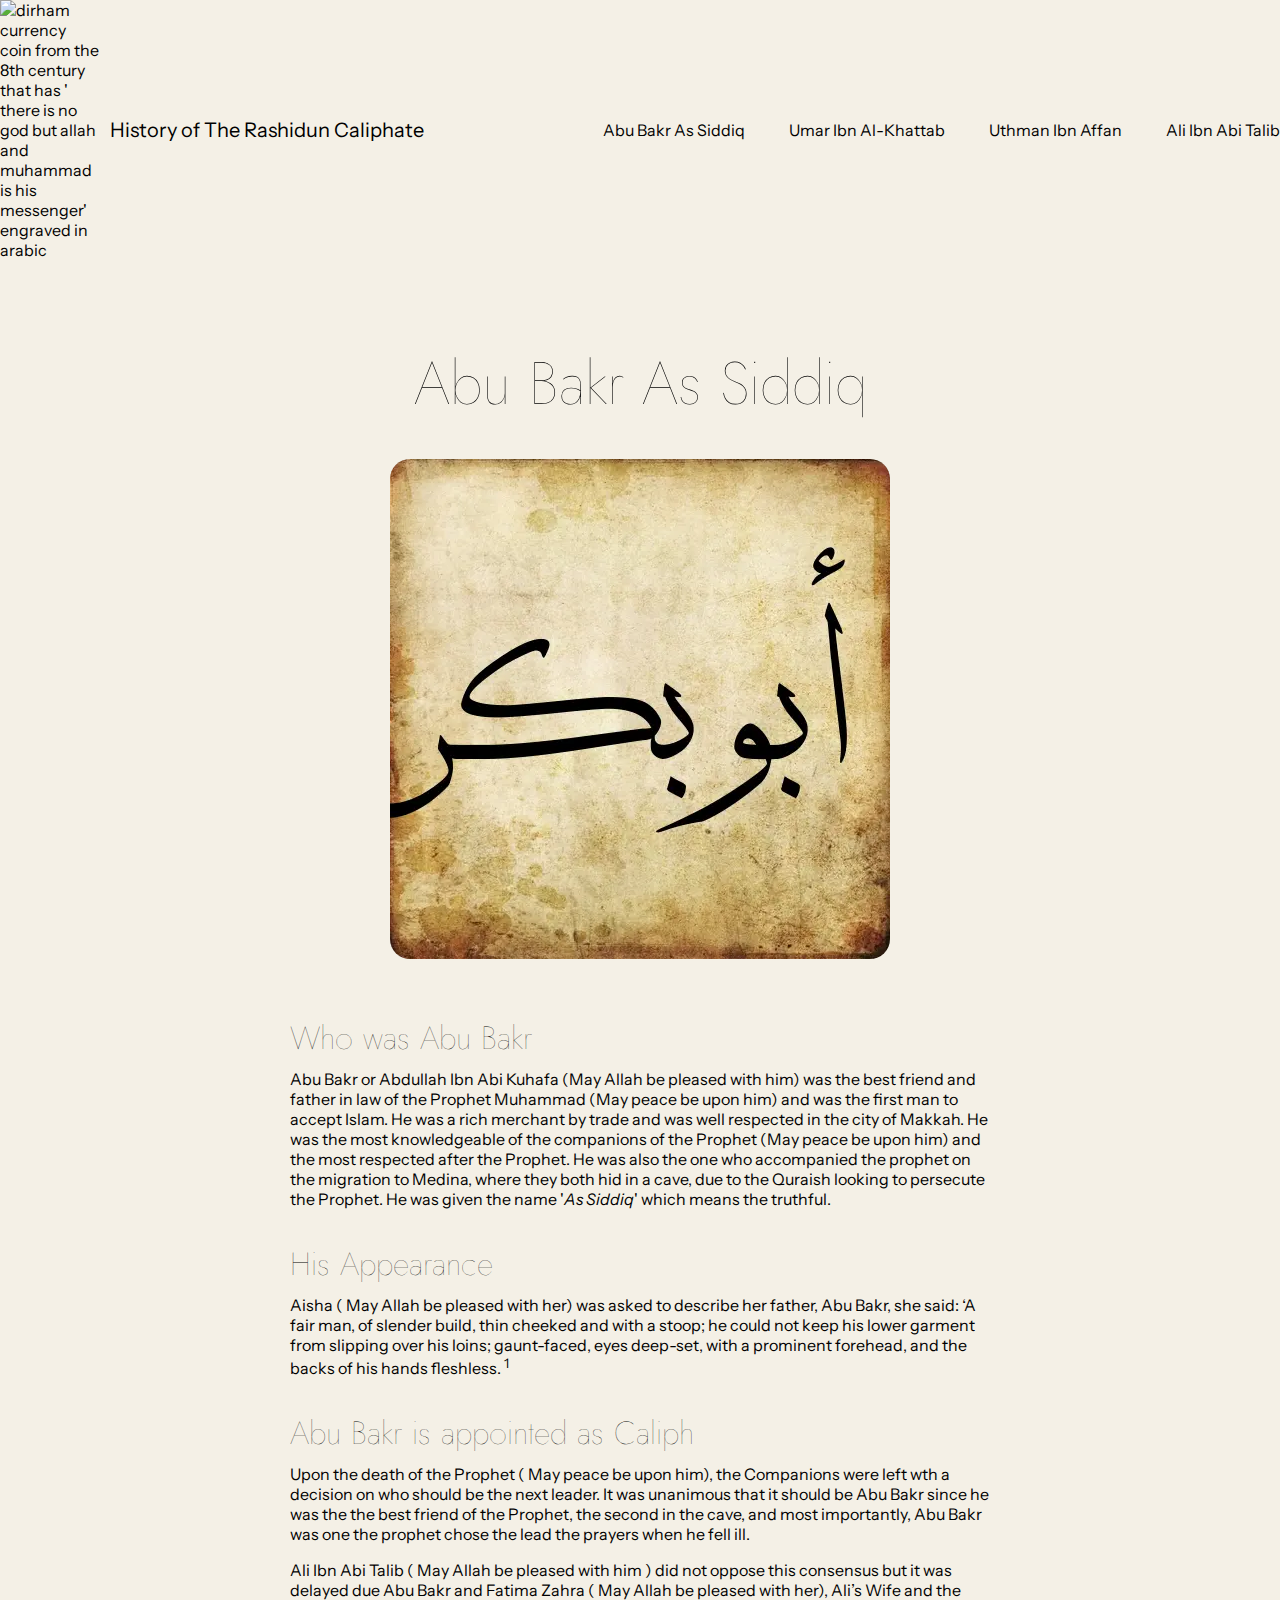
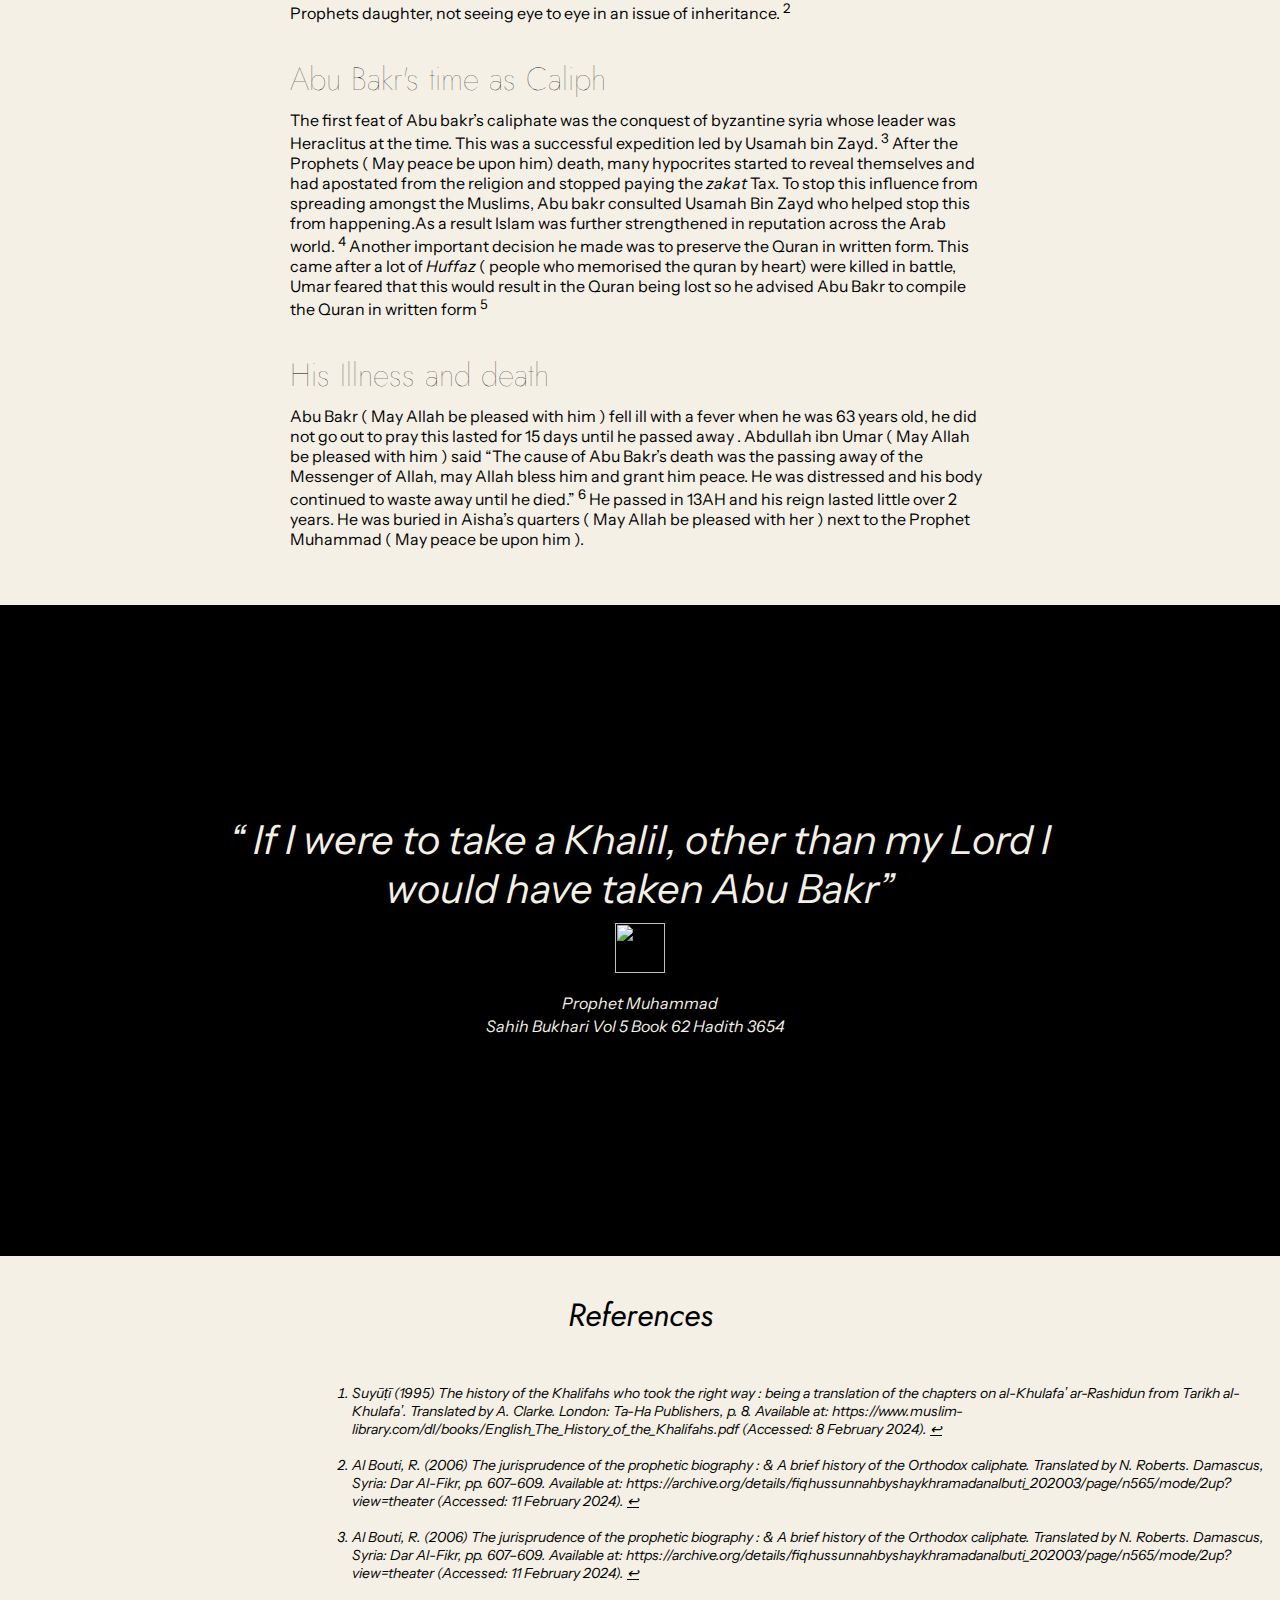
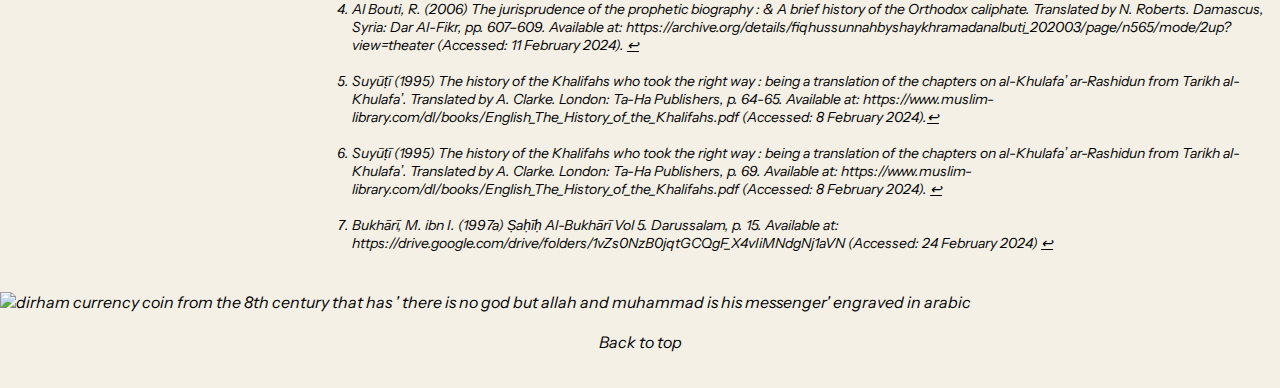
==== abu-bakr.html @ 676ab549 "Initial commit" ====
<!DOCTYPE html>
<html lang="en">
<head> <!--the animation classes were taken from the link below----->
    <link rel="stylesheet" href="https://cdnjs.cloudflare.com/ajax/libs/animate.css/4.1.1/animate.min.css" />
    <link rel="icon" href="../history-of-the-rashidun-caliphate/img/dirham-icon.ico">
    <link rel="stylesheet" href="https://fonts.googleapis.com/css?family=Instrument Sans">
    <link rel="stylesheet" href="https://fonts.googleapis.com/css?family=Jost">
    <link rel="stylesheet" href="style.css">
    <meta charset="UTF-8">
    <meta name="viewport" content="width=device-width, initial-scale=1.0">
    <title>Abu Bakr As Siddiq - History of The Rashidun Caliphate</title>
</head>
<body>
    <div class="navbar">
        <img src="../history-of-the-rashidun-caliphate/img/dirham-logo.png" class="logo" alt="dirham currency coin from the 8th century that has ' there is no god but allah and muhammad is his messenger' engraved in arabic" href="../history-of-the-rashidun-caliphate/index.html">
        <p  class="rest-of-pages-title"> <a href="index.html">History of The Rashidun Caliphate</a></p>
      <nav>
        <ul class="rest-of-pages-navbar">
            <li><a href="abu-bakr.html">Abu Bakr As Siddiq</a></li>
            <li><a href="umar.html">Umar Ibn Al-Khattab</a></li>
            <li><a href="uthman.html">Uthman Ibn Affan</a></li>
            <li><a href="ali.html">Ali Ibn Abi Talib</a></li>
        </ul>
    </nav>  
    </div>
    <div class="editable-text">
        <h1>Abu Bakr As Siddiq</h1>
    </div>
    <img  class="images animate__animated animate__fadeIn" src="img/أبو بكر (1).png" alt="the name 'abu bakr' written in arabic calligraphy"
    height="500"
    width="500">
    <section class="content-column">
        <div class="content-column-content">
            <div class="editable-text">
                
            
                <h2>Who was Abu Bakr</h2>
                <p>Abu Bakr or Abdullah Ibn Abi Kuhafa (May Allah be pleased with him) was the best friend and father in law of the Prophet Muhammad (May peace be upon him)
                     and was the first man to accept Islam. He was a rich merchant by trade and 
                     was well respected in the city of Makkah. He was the most knowledgeable of the companions of the Prophet 
                     (May peace be upon him) and the most respected after the Prophet. 
                     He was also the one who accompanied the prophet on the migration to Medina,
                      where they both hid in a cave, due to the Quraish looking to persecute the Prophet.
                     He was given the name '<i>As Siddiq</i>' which means the truthful.</p>
    
    
                <h2>His Appearance</h2>
                <p>Aisha ( May Allah be pleased with her) was asked to describe her father, Abu Bakr, 
                    she said: ‘A fair man, of slender build, thin cheeked and with a stoop;
                     he could not
                    keep his lower garment from slipping over his loins; gaunt-faced, eyes deep-set,
                     with a prominent forehead, and the backs of his hands fleshless. <sup class="footnote" id="1"> <a href="#bottom"> 1 </sup></a></p>

                     <h2>Abu Bakr is appointed as Caliph</h2>
                     <p>Upon the death of the Prophet ( May peace be upon him), 
                        the Companions were left wth a decision on who should be the next leader. It was unanimous that 
                        it should be Abu Bakr since he was the the best friend of the Prophet, the second in the cave, 
                        and most importantly, Abu Bakr was one the prophet chose the lead the prayers when he fell ill.</p>

                        <p>Ali Ibn Abi Talib ( May Allah be pleased with him ) did not oppose this consensus 
                        but it was delayed due Abu Bakr and Fatima Zahra ( May Allah be pleased with her), 
                        Ali’s Wife and the Prophets daughter, not seeing eye to eye in an issue of inheritance.  <sup class="footnote" id="2"> <a href="#bottom">2</a></sup</p>

                        <h2> Abu Bakr's time as Caliph</h2>
                        <p>The first feat of Abu bakr’s caliphate was the conquest of byzantine syria whose leader was Heraclitus at the time.
                            This was a successful expedition led by Usamah bin Zayd.  <sup class="footnote" id="3"> <a href="#bottom">3</a></sup>
                            After the Prophets ( May peace be upon him) death, many hypocrites started to reveal themselves
                             and had apostated from the religion and stopped paying the <i>zakat</i> Tax. To stop this influence from 
                             spreading amongst the Muslims, Abu bakr consulted Usamah Bin Zayd who helped stop this from happening.As a result Islam was further strengthened
                              in reputation across the Arab world.  <sup class="footnote" id="4"> <a href="#bottom">4</a></sup>
                             Another important decision he
                             made was to preserve the Quran in written form. This came after a lot of <i>Huffaz</i> ( people who memorised the quran by heart) were killed in battle, Umar feared
                             that this would result in the Quran being lost so he advised Abu Bakr to compile the Quran in written form  <sup class="footnote" id="5"> <a href="#bottom">5</a></sup></p>

                             <h2>His Illness and death</h2>
                             <p>Abu Bakr ( May Allah be pleased with him ) fell ill with a fever when he was 63 years old, he did not go out to pray this lasted for 15 days until he passed away
                                . Abdullah ibn Umar ( May Allah be pleased with him ) said “The cause of Abu Bakr’s death was the passing away of the Messenger of Allah, may Allah bless him and grant him peace. 
                                He was distressed and his body continued to waste away until he died.” <sup class="footnote" id="6"> <a href="#bottom">6</a></sup> He passed in 13AH and his reign lasted little over 2 years.
                                 He was buried in Aisha’s quarters ( May Allah be pleased with her ) next to the Prophet Muhammad ( May peace be upon him ).</p>
     


            </div>
        </div>
    </section>
    <blockquote class="blockquote">
        <p class="quote animate__animated animate__fadeInDown change">
            <em>“ If I were to take a Khalil, other than my Lord I would have taken Abu Bakr”</em>
        </p>
        <img src="../history-of-the-rashidun-caliphate/img/muhammad.png" class="muhammad animate__animated animate__fadeInUp change">
        <p  class="ref animate__animated animate__fadeInUp change"><i>Prophet Muhammad</i> <br>
      <i>Sahih Bukhari Vol 5 Book 62 Hadith 3654   <sup class="footnote" id="7"> <a href="#bottom">7</a></sup</i></P>
    
    
    </blockquote>
<h2 class="bibliography"> <a id="bottom"></a> References</h2>

</body>
<ol><!---code for mini arrow: &#8617 taken from here: https://www.w3schools.com/charsets/ref_utf_arrows.asp--> 

    <br><li>Suyūṭī (1995) The history of the Khalifahs who took the right way : being a translation of the chapters on al-Khulafaʼ ar-Rashidun from Tarikh al-Khulafaʼ. Translated by A. Clarke. London: Ta-Ha Publishers, p. 8. Available at: https://www.muslim-library.com/dl/books/English_The_History_of_the_Khalifahs.pdf (Accessed: 8 February 2024). <a class="arrow" href="#1">&#8617;</a></li>
    <br><li>Al Bouti, R. (2006) The jurisprudence of the prophetic biography : & A brief history of the Orthodox caliphate. Translated by N. Roberts. Damascus, Syria: Dar Al-Fikr, pp. 607–609. Available at: https://archive.org/details/fiqhussunnahbyshaykhramadanalbuti_202003/page/n565/mode/2up?view=theater (Accessed: 11 February 2024). <a class="arrow" href="#2">&#8617;</a></li>
    <br><li>Al Bouti, R. (2006) The jurisprudence of the prophetic biography : & A brief history of the Orthodox caliphate. Translated by N. Roberts. Damascus, Syria: Dar Al-Fikr, pp. 607–609. Available at: https://archive.org/details/fiqhussunnahbyshaykhramadanalbuti_202003/page/n565/mode/2up?view=theater (Accessed: 11 February 2024). <a class="arrow" href="#3">&#8617;</a> </li>
    <br><li>Al Bouti, R. (2006) The jurisprudence of the prophetic biography : & A brief history of the Orthodox caliphate. Translated by N. Roberts. Damascus, Syria: Dar Al-Fikr, pp. 607–609. Available at: https://archive.org/details/fiqhussunnahbyshaykhramadanalbuti_202003/page/n565/mode/2up?view=theater (Accessed: 11 February 2024).  <a class="arrow" href="#4">&#8617;</a></li>
    <br><li>Suyūṭī (1995) The history of the Khalifahs who took the right way : being a translation of the chapters on al-Khulafaʼ ar-Rashidun from Tarikh al-Khulafaʼ. Translated by A. Clarke. London: Ta-Ha Publishers, p. 64-65. Available at: https://www.muslim-library.com/dl/books/English_The_History_of_the_Khalifahs.pdf (Accessed: 8 February 2024).<a class="arrow" href="#5">&#8617;</a>  </li>
    <br><li>Suyūṭī (1995) The history of the Khalifahs who took the right way : being a translation of the chapters on al-Khulafaʼ ar-Rashidun from Tarikh al-Khulafaʼ. Translated by A. Clarke. London: Ta-Ha Publishers, p. 69. Available at: https://www.muslim-library.com/dl/books/English_The_History_of_the_Khalifahs.pdf (Accessed: 8 February 2024). <a class="arrow" href="#6">&#8617;</a></li>
    <br><li>Bukhārī, M. ibn I. (1997a) Ṣaḥīḥ Al-Bukhārī Vol 5. Darussalam, p. 15. Available at: https://drive.google.com/drive/folders/1vZs0NzB0jqtGCQgF_X4vIiMNdgNj1aVN (Accessed: 24 February 2024)  <a class="arrow" href="#7">&#8617;</a></li>
    
    
</ol>
<footer>
    <img class="fort" src="../history-of-the-rashidun-caliphate/img/dirham-logo.png" alt="dirham currency coin from the 8th century that has ' there is no god but allah and muhammad is his messenger' engraved in arabic">
    <p class="back"> <a href="#top"> Back to top</a></p>
</foo
---- style.css ----
html{
    background-color: #F4F0E6;
}

/* The code below is adapted from this youtube tutorial; https://youtu.be/Oa9LTDR9ugU?si=6Du-WSxcSrDjHqhl*/

* {
    margin: 0;
    padding: 0;
}
body{
    color: rgb(244, 240, 230);

      }

.container {
    width: 120;
    height: 100vh;
    background-image: url(img/mosque.jpg);
    background-position: center;
    background-size: cover;
    padding-left: 4%;
    padding-right: 8%;
    box-sizing: border-box;
    color: rgba(67, 0, 0, 0);
    mix-blend-mode:multiply;

}
.navbar {
    display: flex;
    height: 28%;
    align-items: center;
}
.logo {
width: 100px;
cursor: pointer;

}

nav {
flex: 1;
text-align: right;
}
nav ul li {
    list-style: none;
    display: inline-block;
    margin-left: 40px;
    font-family: 'Instrument Sans', sans-serif;
}
nav ul li a {
    text-decoration: none;
    color: #fff;
    font-size: 16px;
    font-family: 'Instrument Sans', sans-serif;
    
}

nav ul li a:hover {
 text-decoration: underline;

}

/* end of code used from tutorial*/


@media screen and (max-width:600px) {
    nav ul li   {
         float: none;
         width: 70%;
         margin-top: 20px;
     }
    }
    @media screen and (max-width:600px) {
        nav ul li a {
             float: none;
             width: 70%;
             margin-top: 20px;
             margin-bottom: 20px;
         }
        }


.title {
    text-decoration: none;
    color: #fff;
    font-size: 20px;
    font-family: 'Instrument Sans', sans-serif;
    margin-left: 10px;

}
.rest-of-pages-navbar a {
    color: black;
    font-size: 16px;
    font-family: 'Instrument Sans', sans-serif;
}
.rest-of-pages-title a {
    color: black;
    font-size: 20px;
    font-family: 'Instrument Sans', sans-serif;
    text-decoration: none;
    margin-left: 10px;
}

/* this .content-column code is common to a lot of these patterns */

.content-column {
    padding: 40px 20px; 
}

.content-column-content {
    max-width: 700px;
    margin: 0 auto;
}

/* you can use the .editable-text class to modify the typography for the standard column of content */

.editable-text img {
  margin: 1rem 0;
}

.editable-text h1 {
  margin:0; 
  padding: 5rem 0 2rem 0; 
  color:rgb(0, 0, 0);
  font-family: 'Jost', sans-serif;
  text-align: center;
font-size: 60px;
font-weight: lighter;
}

.editable-text h3 {
  margin:0; 
  padding: 1rem 0 0.5rem 0; 
  color:rgb(0, 0, 0);
  font-family: 'Jost', sans-serif;
  text-align: center;
  font-size: xx-large;
  font-weight: lighter;
}

.editable-text h2 {
    margin:0; 
    padding: 1rem 0 0.5rem 0; 
    color:rgb(0, 0, 0);
    font-family: 'Jost', sans-serif;
    font-size: xx-large;
    font-weight: lighter;
  }

.editable-text p {
  margin:0; 
  padding: 0 0 1rem 0;
  color: black;
  font-family: 'Instrument Sans', sans-serif;
}
/* end .content-column code */

.logo {

    color: black;
    font-size: 16px;
    font-family: 'Instrument Sans', sans-serif;

}
.images {
   display: block;
   margin:auto;
   border-radius: 20px;
   color: black;
   font-family: 'Instrument Sans' , sans-serif;
   font-size: small;
}

/* following code to create block quote adapted from here: https://youtu.be/_R-TmN5kErE?si=mkovDtuFOgqMbsFQ */

.blockquote {
    max-width: 1400px;
    padding: 200px;
    background-color: black;
    color: #F4F0E6;
    box-sizing: border-box;
}


.quote {
    font-family: 'Instrument Sans', sans-serif;
    font-size: 40px;
    margin: 10px;
    text-align: center;
}
/* end of quote tutorial */

@media screen and (max-width: 480px) {
    .blockquote, .quote, .ref, .muhammad {
      display: flex;
      align-items: center;
   

    }
}
/* media query to make the quote font size smaller on smaller screens*/

@media screen and (max-width: 480px) {
     .quote, .ref, .muhammad {
      font-size: 16px;
      width: 100px;
      display: block;
      margin: auto;
    }

}



  


    
.ref {
    font-family: 'Instrument Sans', sans-serif;
    margin: 20px;
    text-align: center;
}




.muhammad {
display: block;
margin: auto;
    width: 50px;
    height: 50px;
    color: white;
    font-family: 'Instrument Sans' , sans-serif;
    font-size: xx-small;
    

}



iframe{
    margin: 20px;

}

.fort {
display: block;
margin: auto;
align-self: center;
color: black;
    font-size: 16px;
    font-family: 'Instrument Sans', sans-serif;

}
.back{
    margin:20px; 
  padding: 0 0 1rem 0;
  color: black;
  font-family: 'Instrument Sans', sans-serif;
  text-decoration: none;
  text-align: center;
  text-emphasis: none;

}
.back a {
    margin: 20px ; 
  color: black;
  font-family: 'Instrument Sans', sans-serif;
  text-decoration: none;
  text-align: center;
  text-emphasis: none;

}
.back a:hover {
    margin: 20px ; 
  color: black;
  font-family: 'Instrument Sans', sans-serif;
  text-decoration: underline;
  text-align: center;
  text-emphasis: none;

}
#abovemap{
    margin: 20px; 
    padding: 1rem 0 0.5rem 0; 
    color:rgb(0, 0, 0);
    font-family: 'Jost', sans-serif;
    text-align: center;
    font-size: 35px;
    text-emphasis: none;
    font-weight: normal;
}




.text-image-container {
    max-width: 1280px;
    margin: 2rem auto;
}

@media screen and (min-width:700px) {
    .text-image-container {
        display: flex;
        align-items: center;
    }
}

.left .text-image-text {
    order: 1;
}

.text-image-text {
    flex: 1;
}

.text-image-content {
    flex: 1;
    color: rgb(0, 0, 0);
    text-decoration: none;
    font-family: 'Instrument sans', sans-serif;
}

.text-image-content a {
    display: inline-block;
    padding: 10px 30px;
    border-radius: 0.3rem;
    margin-top: 1rem;
    color: rgb(0, 0, 0);
    text-decoration: none;
    font-family: 'Instrument sans', sans-serif;
}
.footnote a {
    color: black;
    text-decoration: none;
}

.footnote a:hover{
    text-decoration: underline;

}

.bibliography{
    margin: 20px; 
    padding: 1rem 0 0.5rem 0; 
    color:rgb(0, 0, 0);
    font-family: 'Jost', sans-serif;
    text-align: center;
    font-size: 32px;
    text-emphasis: none;
    font-weight: normal;

}


ol {
    font-family: 'Instrument Sans', sans-serif;
    margin-bottom: 40px;
    text-align: left;
    display: block;
    margin-left: 22rem;
    margin-top: 10px;
    color: black;
    list-style-type: decimal;
    font-size: 14px;
  }
  h4 {
    margin:0; 
    padding: 1rem 0 0.5rem 0; 
    color:rgb(0, 0, 0);
    font-family: 'Jost', sans-serif;
    font-size: larger;
    font-weight: normal;
    
  }
  figcaption {
    color: black;
    font-family: 'Instrument Sans' , sans-serif;
    font-size: small;
  }
#describe {
    color: black;
    font-family: 'Instrument Sans' , sans-serif;
    font-size: medium;
}

.arrow {
    color: black;
    text-decoration: none;
    text-decoration: underline;
}
.arrow a{
    text-decoration: none;
    color: black;

}
.arrow a:hover{
    text-decoration: underline;
    color: black;

}
/* following css code taken from and adapted from https://www.w3schools.com/css/css3_animations.asp and https://animate.style/ */
.change {
    animation-duration: 2500ms;
    animation-delay: 2500ms;
  }
  .del  {
    animation-duration: 3500ms;
    animation-delay: 3500ms;
  }
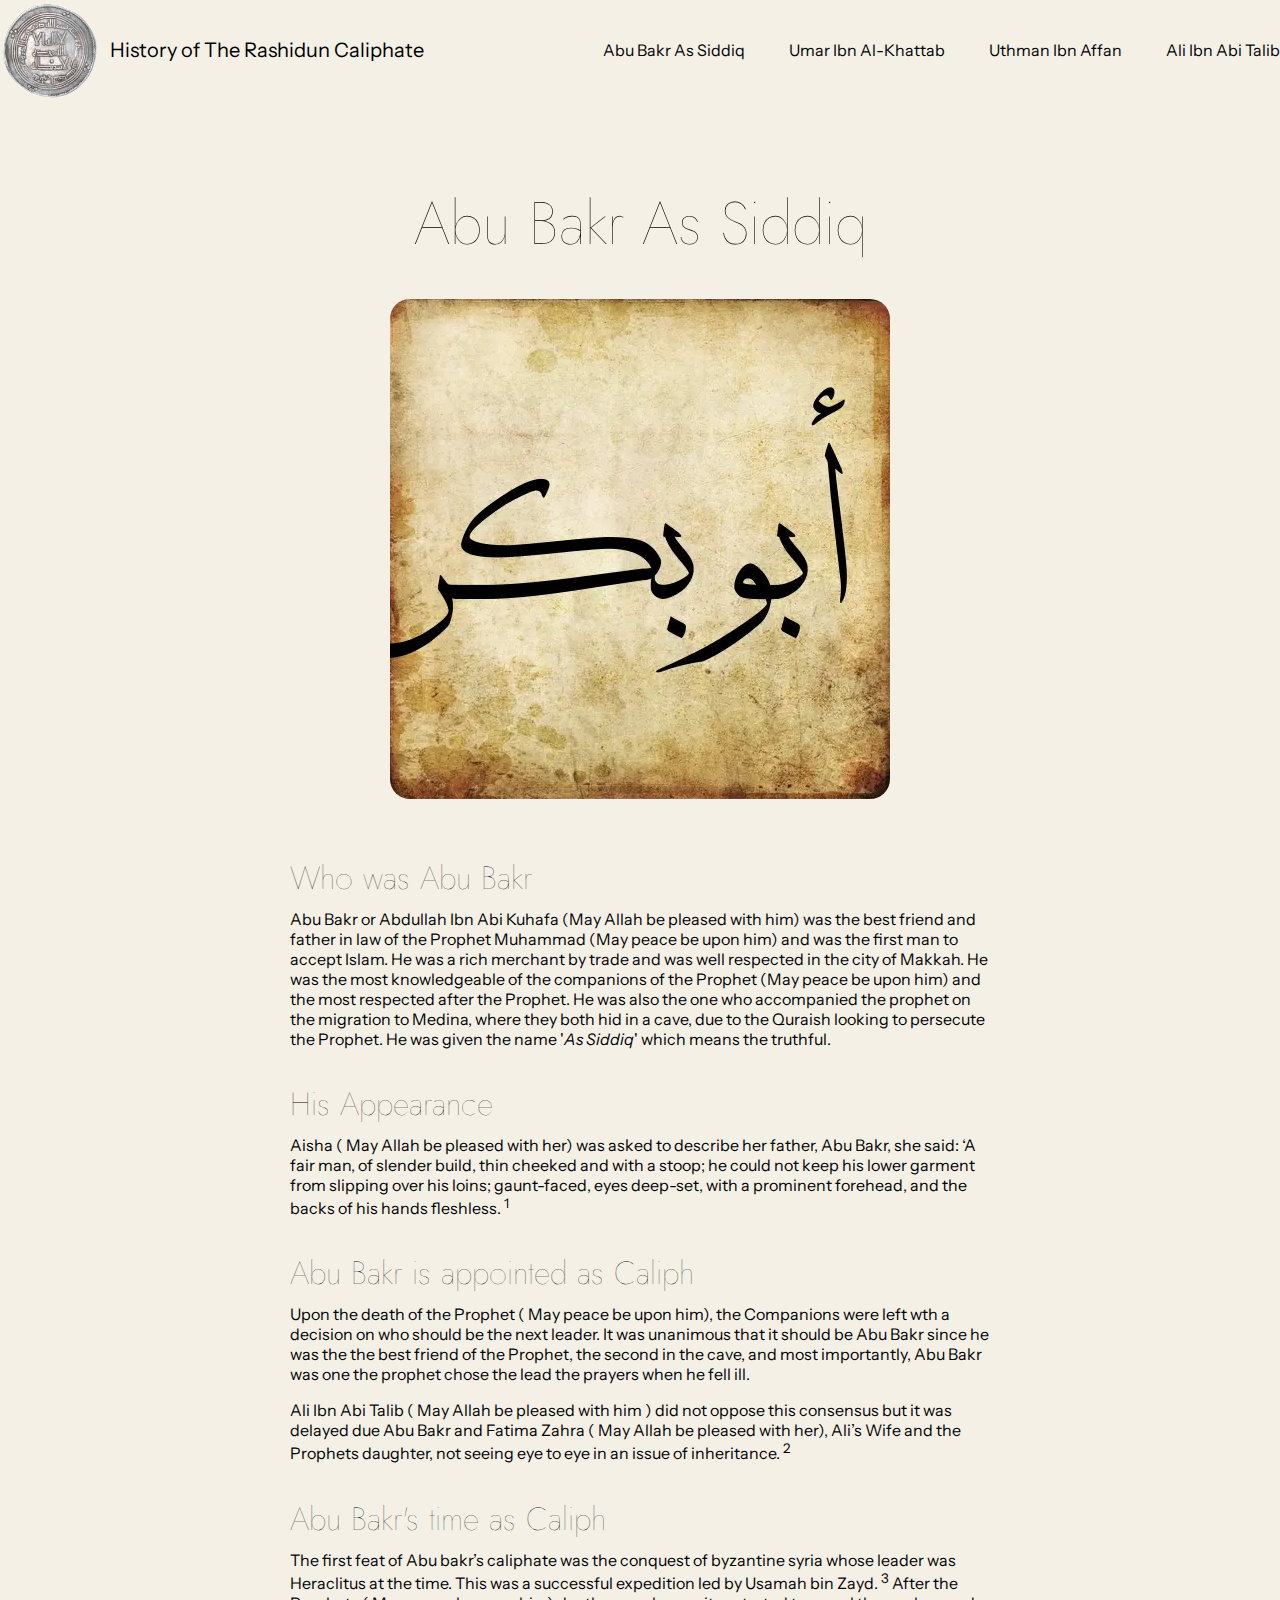
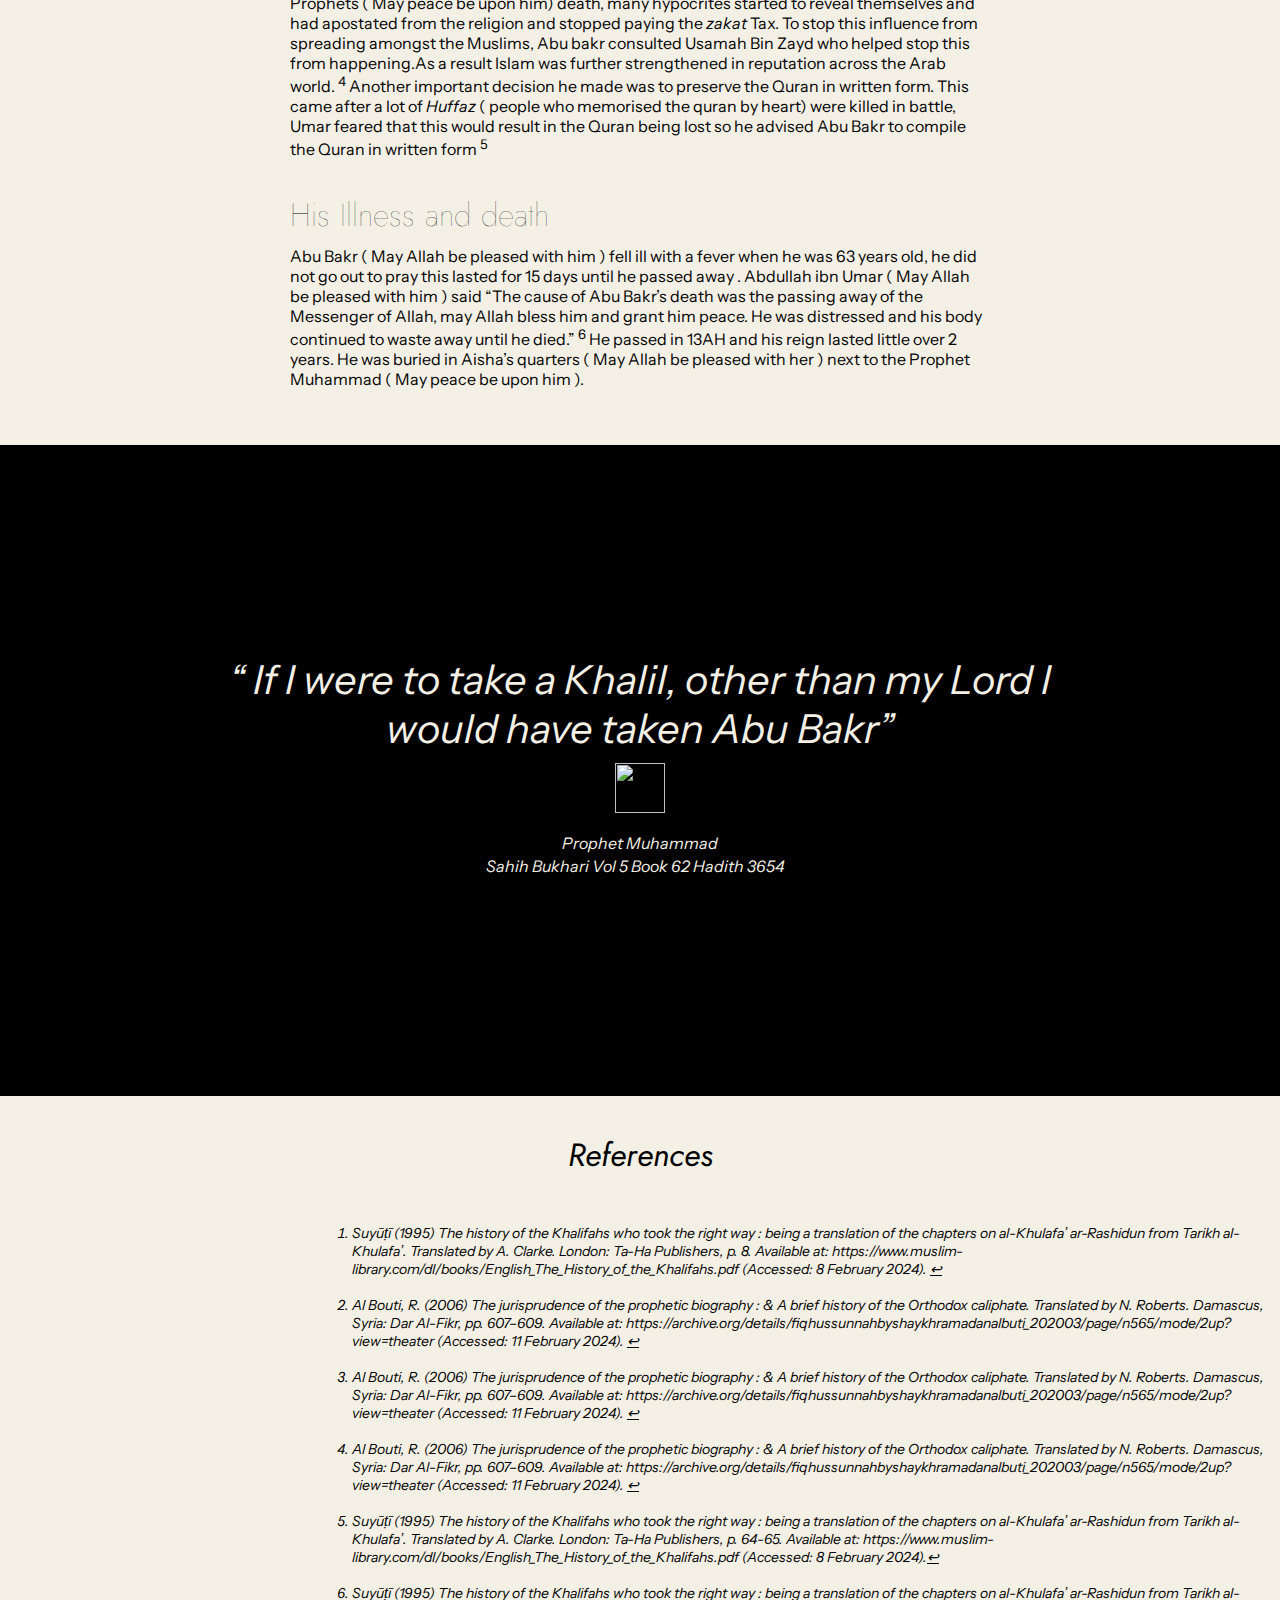
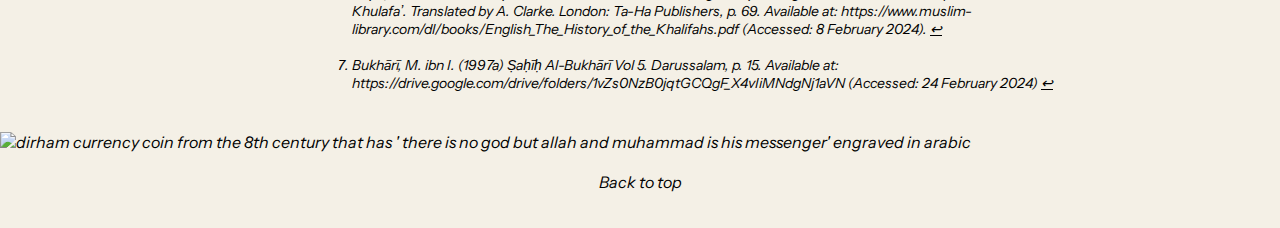
==== commit eda3f916: "g" ====
--- a/abu-bakr.html
+++ b/abu-bakr.html
@@ -12,7 +12,7 @@
 </head>
 <body>
     <div class="navbar">
-        <img src="../history-of-the-rashidun-caliphate/img/dirham-logo.png" class="logo" alt="dirham currency coin from the 8th century that has ' there is no god but allah and muhammad is his messenger' engraved in arabic" href="../history-of-the-rashidun-caliphate/index.html">
+        <img src="dirham-logo.png" class="logo" alt="dirham currency coin from the 8th century that has ' there is no god but allah and muhammad is his messenger' engraved in arabic" href="../history-of-the-rashidun-caliphate/index.html">
         <p  class="rest-of-pages-title"> <a href="index.html">History of The Rashidun Caliphate</a></p>
       <nav>
         <ul class="rest-of-pages-navbar">
--- a/style.css
+++ b/style.css
@@ -374,11 +374,13 @@
     font-weight: normal;
     
   }
+
   figcaption {
     color: black;
     font-family: 'Instrument Sans' , sans-serif;
     font-size: small;
   }
+  
 #describe {
     color: black;
     font-family: 'Instrument Sans' , sans-serif;
